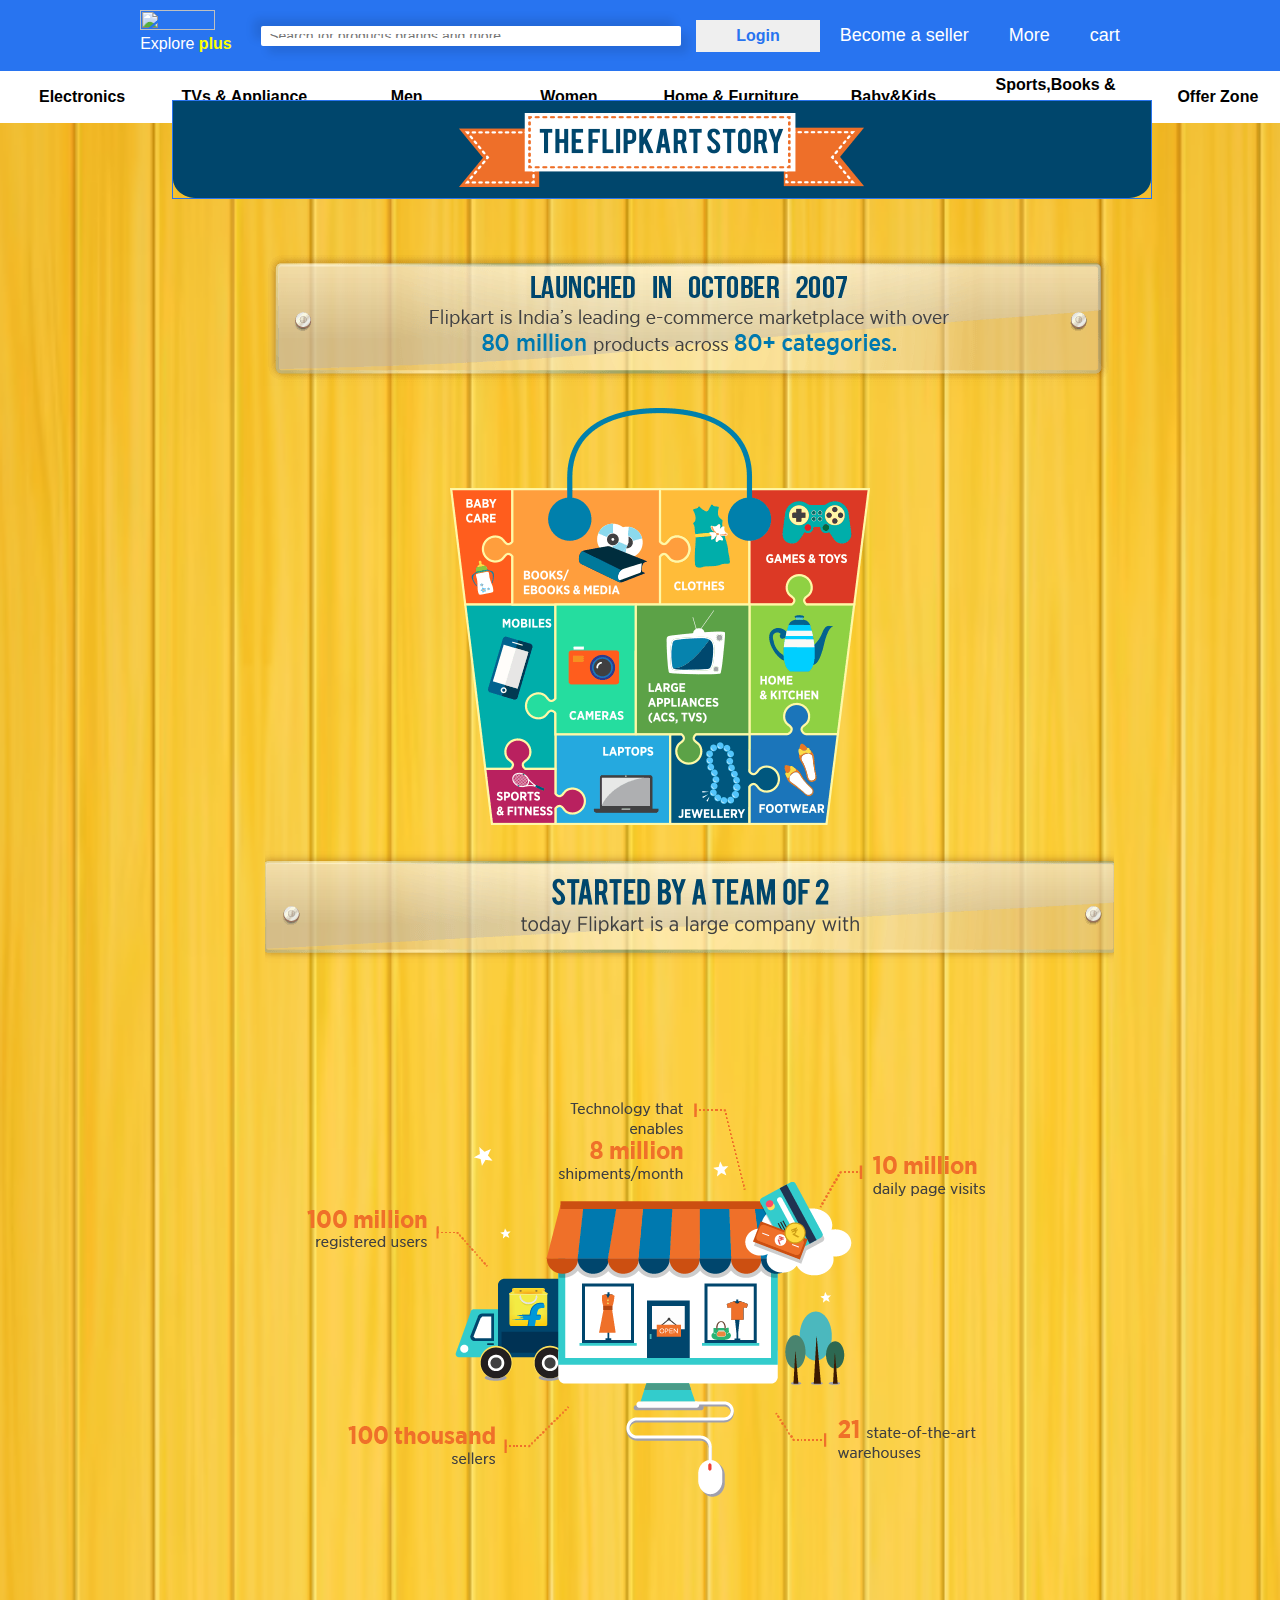
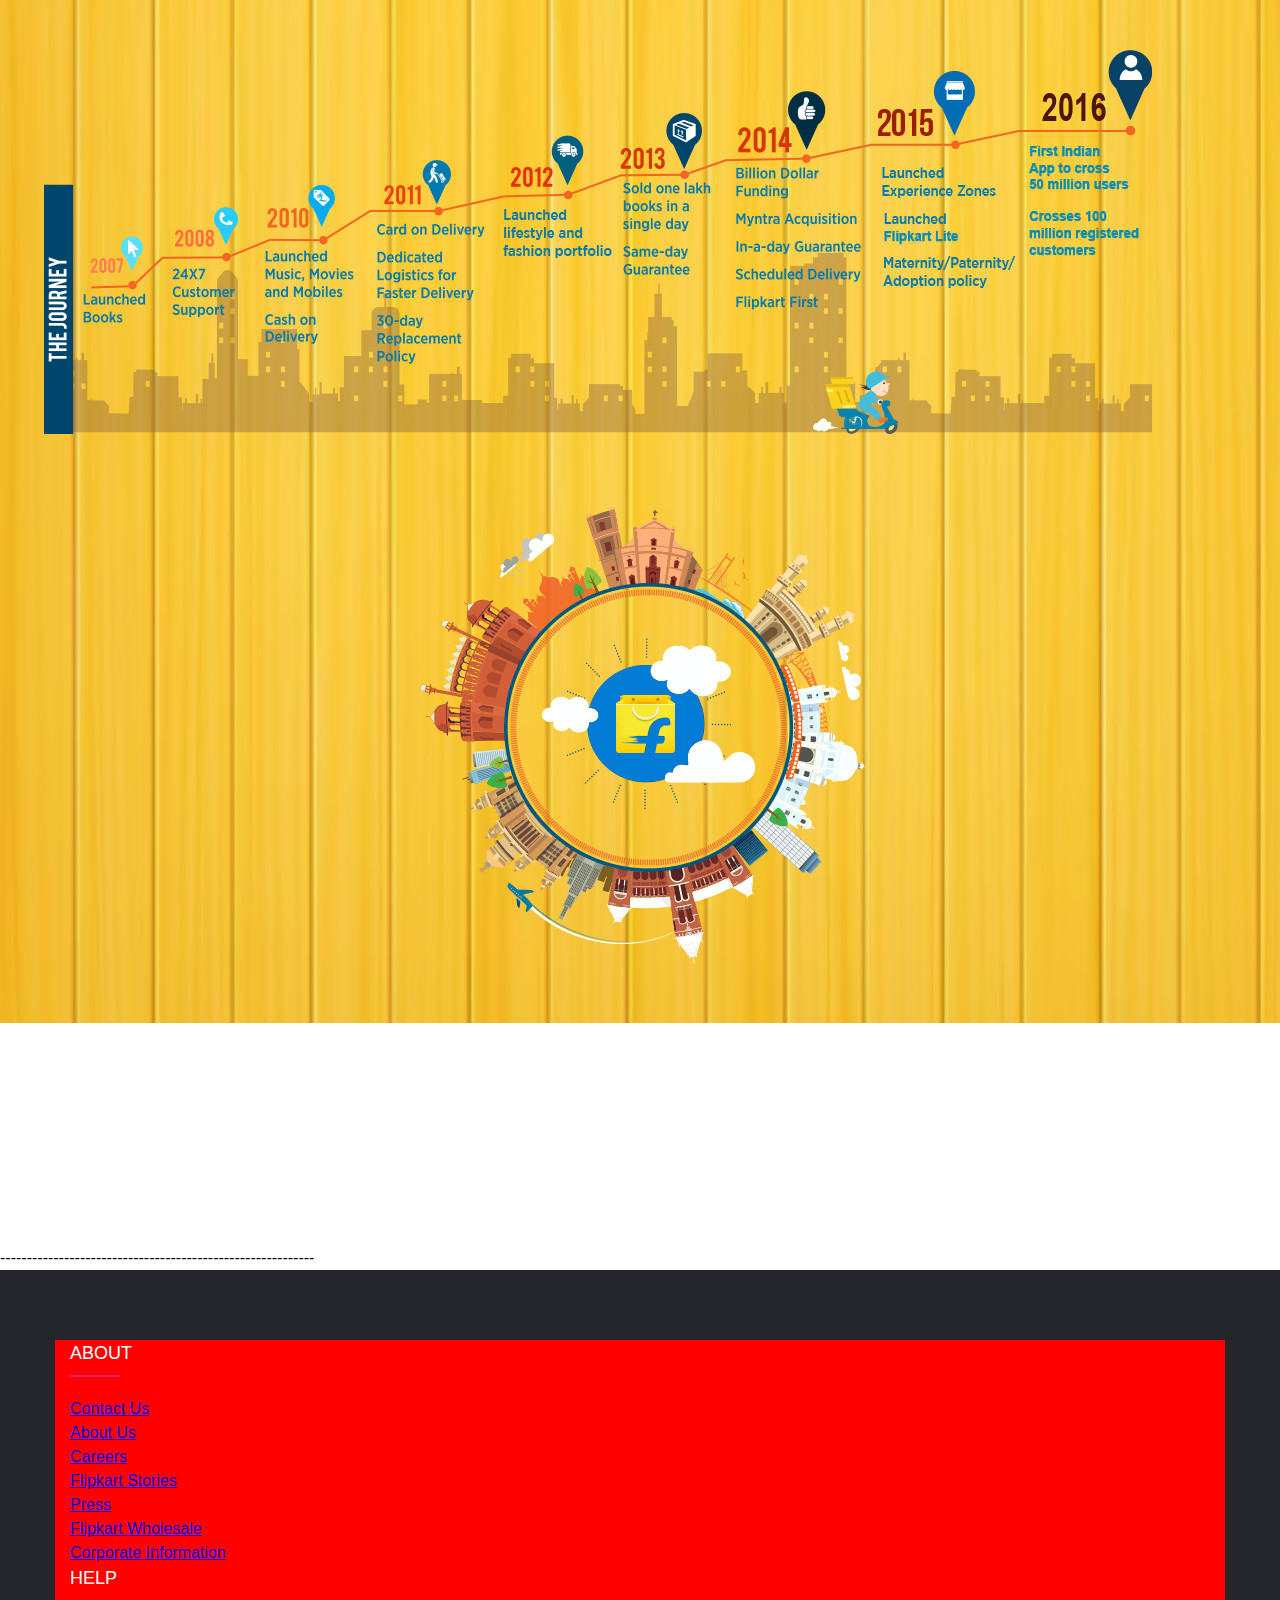
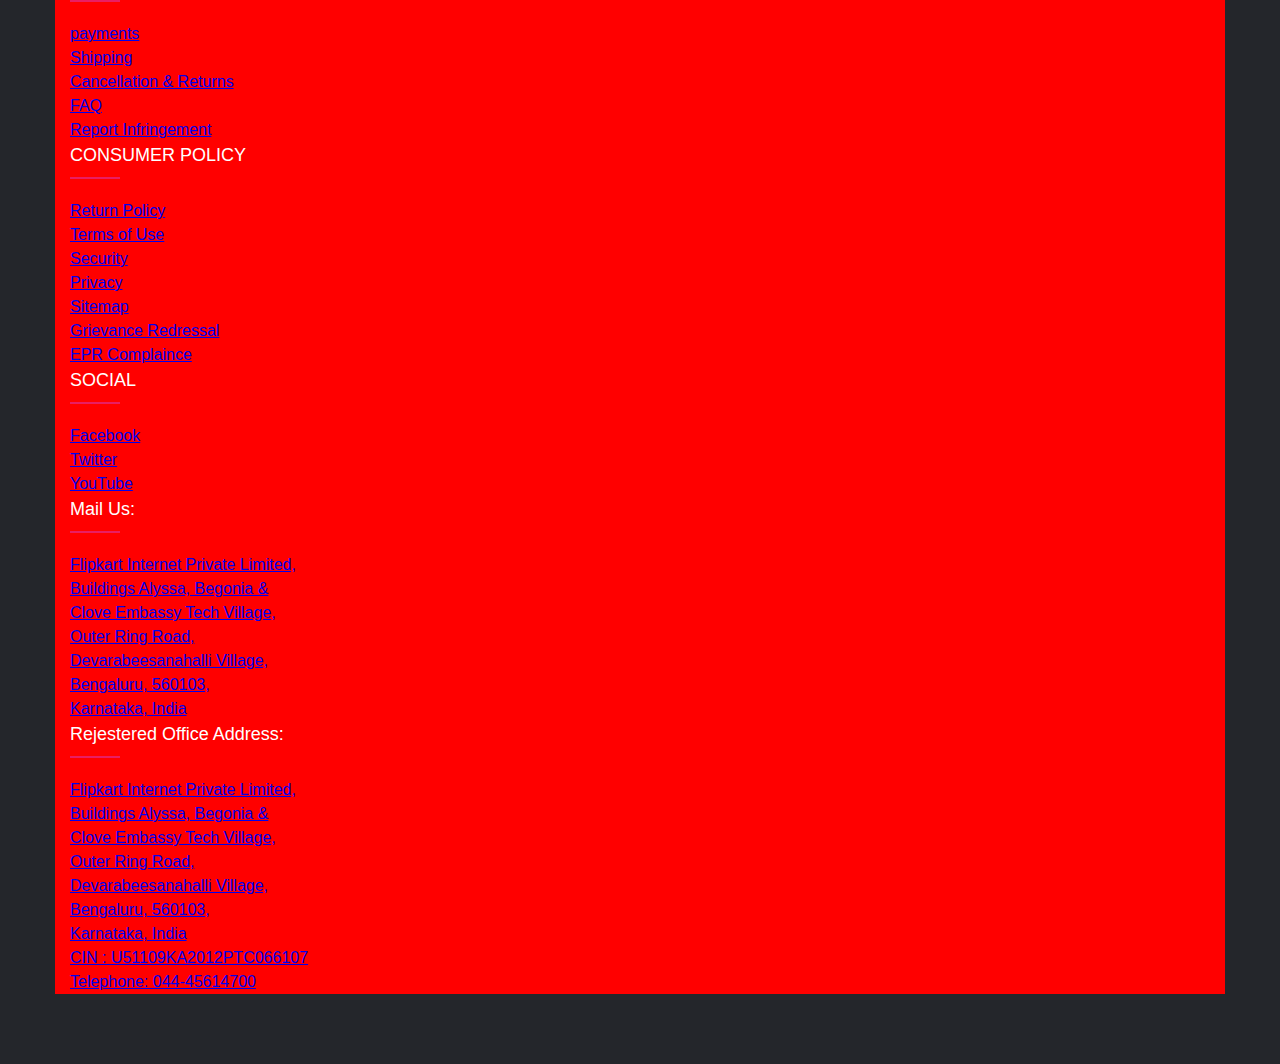
==== week 1/index.html @ f52a9651 "intial commit" ====
<!DOCTYPE html>
<html lang="en">
<head>
    <meta charset="UTF-8">
    <meta http-equiv="X-UA-Compatible" content="IE=edge">
    <meta name="viewport" content="width=device-width, initial-scale=1.0">
    <title>flipkart</title>
    <link rel="stylesheet" href="style.css">
    <link rel="stylesheet" href="https://cdnjs.cloudflare.com/ajax/libs/font-awesome/6.4.0/css/all.min.css" integrity="sha512-iecdLmaskl7CVkqkXNQ/ZH/XLlvWZOJyj7Yy7tcenmpD1ypASozpmT/E0iPtmFIB46ZmdtAc9eNBvH0H/ZpiBw==" crossorigin="anonymous" referrerpolicy="no-referrer" />
    <link rel="icon" href="https://static-assets-web.flixcart.com/fk-p-linchpin-web/fk-cp-zion/img/flipkart-plus_8d85f4.png">
</head>
<body>
    
    <nav>
        <div class="logo">
            <img src="https://static-assets-web.flixcart.com/fk-p-linchpin-web/fk-cp-zion/img/flipkart-plus_8d85f4.png" width="75px" height="20px">
            <p>
                Explore
                <span class="plus-color">plus</span>

                <img src="https://static-assets-web.flixcart.com/fk-p-linchpin-web/fk-cp-zion/img/plus_aef861.png" width="10px" height="10px">
            </p>
        </div>
        <div class="Search">
            <input type="text"placeholder="Search for products,brands and more">
            <i class="fa-solid fa-magnifying-glass"></i>
        </div>
        <button class="Login8tn">Login</button>

        <a href="#"class="Navlink">Become a seller</a>
            <a href="#"class="Navlink">
                More
                <i class="fa-solid fa-angle-down"class="angledownIcon"></i>
            </a>
            <a href="#"class="Navlink">
                <i class="fa-solid fa-cart-shopping"></i>
                cart
            </a>

    </nav>
</html>
</body>


    <table border="0" width="1300" bgcolor="white"  height="5%">            
        <tr>

            <th width="12.5%">
                <div class="dropdown">
                    <span>Electronics<i class="fa-solid fa-angle-down"class="angledownIcon"></i></span>
                    
                </div>
            </th>


            
            <th width="12.5%">
                <div class="dropdown">
                    <span>TVs & Appliance<i class="fa-solid fa-angle-down"class="angledownIcon"></i></span>
                </div>
            </th>

            
            <th width="12.5%">
                <div class="dropdown">
                    <span>Men<i class="fa-solid fa-angle-down"class="angledownIcon"></i></span>
                    
                </div>
            </th>


            <th width="12.5%">
                <div class="dropdown">
                    <span>Women<i class="fa-solid fa-angle-down"class="angledownIcon"></i></span>
                    
                </div
                </th>

            <th width="12.5%">
                <div class="dropdown">
                    <span>Home & Furniture<i class="fa-solid fa-angle-down"class="angledownIcon"></i></span>
                   
                </div>
            </th>
            

            <th width="12.5%">
                <div class="dropdown">
                    <span>Baby&Kids<i class="fa-solid fa-angle-down"class="angledownIcon"></i></span>
                   
                </div>
            </th>
            
            <th width="12.5%">
                <div class="dropdown">
            <span>Sports,Books & More  <i class="fa-solid fa-angle-down"class="angledownIcon"></i></span>
                    
                </div>
            </th>
            
            
            <th width="12.5%">
                <div class="dropdown">
                    <span>Offer Zone<i class="fa-solid fa-angle-down"class="angledownIcon"></i></i></span>
                   
                </div>
            </th>


           
            
            </tr>
    </table>


    <img src="Banner05.png" width="1400px"  height="2500px">
    
            <div class="captaincool.png">
              
                <img class="image2"src ="captaincool.png">

            </div>
            <br>

            <div class="story2.png">
                <img class="image3"src ="story2.png">
             
            </div>

            
                <div class="story3.png">
                    <img class="image4"src ="story3.png">

            </div>
            <br><br

            
            
            
            <div class="story4.png">
                <img class="image5"src ="story4.png">

        </div>
              <br><br>
              

                <div class="story5.png">
                    <img class="image6"src ="story5.png">
            </div>
             
              <br><br>



                <div class="story6.png">
                    <img class="image7"src ="story6.png">
            </div>
             
              <br><br>


    
                <div class="story8.png">
                    <img class="image8"src ="story8.png">
            </div>
             
              
              
-----------------------------------------------------------


<!DOCTYPE html>
<html lang="en">
<head>
    <title>Footer Design</title>
    <meta charset="UTF-8">
    <meta name="viewport" content="width=device-width, initial-scale=1">
    <link rel="styleheet" href="style.css">
     <link rel="styleheet" type="text/css" href="https://cdnjs.cloudflare.com/ajax/libs/font-awesome/6.4.0/css/all.min.css">
    </head>
    <body>
        <footer class="footer">
            <div class="container ">
                <div class="Row">
                    <div class="footer-col">
                        <h4>ABOUT</h4>
                        <u1>
                            <li><a href="#">Contact Us</a></li>
                            <li><a href="#">About Us</a></li>
                            <li><a href="#">Careers</a></li>
                            <li><a href="#">Flipkart Stories</a></li>
                            <li><a href="#">Press</a></li>
                            <li><a href="#">Flipkart Wholesale</a></li>
                            <li><a href="#">Corporate Information</a></li>
                        </u1>
                    </div>

                        <div class="footer-col">
                            <h4>HELP</h4>
                            <u1>
                                <li><a href="#">payments</a></li>
                                <li><a href="#">Shipping</a></li>
                                <li><a href="#">Cancellation & Returns</a></li>
                                <li><a href="#">FAQ</a></li>
                                <li><a href="#">Report Infringement</a></li>

                            </u1>
                        </div>

                        <div class="footer-col">
                            <h4>CONSUMER POLICY</h4>
                            <u1>
                                <li><a href="#">Return Policy</a></li>
                                 <li><a href="#">Terms of Use</a></li>
                                  <li><a href="#">Security</a></li>
                                   <li><a href="#">Privacy</a></li>
                                    <li><a href="#">Sitemap</a></li>
                                     <li><a href="#">Grievance Redressal</a></li>
                                      <li><a href="#">EPR Complaince</a></li>
                            </u1>
                        </div>


                        <div class="footer-col">
                            <h4>SOCIAL</h4>
                            <u1>
                                <li><a href="#">Facebook</a></li>
                                 <li><a href="#">Twitter</a></li>
                                  <li><a href="#">YouTube</a></li>
                            </u1>
                        </div>


                        <div class="footer-col">
                            <h4>Mail Us:</h4>
                            <u1>
                                <li><a href="#">Flipkart Internet Private Limited,</a></li>
                                 <li><a href="#">Buildings Alyssa, Begonia &</a></li>
                                 <li><a href="#">   Clove Embassy Tech Village,</a></li>
                                  <li><a href="#"> Outer Ring Road, Devarabeesanahalli Village,</a></li>
                                   <li><a href="#">Bengaluru, 560103,</a></li>
                                    <li><a href="#"> Karnataka, India</a></li>
                            </u1>
                        </div>


                        <div class="footer-col">
                            <h4>Rejestered Office Address:</h4>
                            <u1>
                                <li><a href="#">Flipkart Internet Private Limited,</a></li>
                                <li><a href="#"> Buildings Alyssa, Begonia &</a></li>
                                <li><a href="#"> Clove Embassy Tech Village,</a></li>
                                <li><a href="#"> Outer Ring Road, Devarabeesanahalli Village,</a></li>
                                <li><a href="#"> Bengaluru, 560103,</a></li>
                                <li><a href="#"> Karnataka, India</a></li>
                                <li><a href="#"> CIN : U51109KA2012PTC066107</a></li>
                                <li><a href="#">  Telephone: 044-45614700</a></li>
                            </u1>
                        </div>
                        


                    </div>
                </div>
            </div>
        </footer>
        <footer
---- week 1/style.css ----
*{
    margin:0;
    padding:0;
    box-sizing: border-box;
}
nav{
    background-color:#2874f0;
    display:flex;
    justify-content:center;
    align-items:center;
    padding:10px 0px;
}
.plus-color{
    color:yellow;
    font-weight:900;
}
.logo p{
    color: white;
    position: relative;
    top:-5px;
}
.Search{
    background-color: white;
    padding:8px;
    width:420px;
    height: 20px;
    margin:0px 15px;
    display: flex;
    justify-content: space-between;
    color:#2874f0;
    box-shadow:-7px -7px 10px rgba(0,0,0,0.1),
    7px 7px 10px rgba(0,0,0,0.1);
    border-radius:2px;
}
.Search input{
    width:380px;
    border:none;
    outline:none;
    font-size: 14px;
}
.Login8tn{
    padding:7px 40px;
    font-size:16px;
    font-weight:550;
    border:none;
    outline:none;
    color: #2874f0;
}
.Navlink{
    margin:0px 20px;
    font-size: 18px;
    color:white;
    text-decoration: none;
}
.angledownIcon{
    font-size:10px;
}

.image1{
    position:relative;
    top:30px;
    left:30px;
    border:1px solid #2874f0;
}

.image2{
    position:absolute;
    top:100px;
     border:1px solid #2874f0;
      right:10% ;

}
.image3{
    position: absolute;
    top: 250px;
    right:13%;
}

.image4{
    position: absolute;
    top: 400px;
    right:32%;

}

.image5{
    position: absolute;
    top: 850px;
    right:13%;

}

.image6{
    position: absolute;
    top: 1100px;
    right:20%;

}

.image7{
    position: absolute;
    top: 1650px;
    right:10%;

}

.image8{
    position: absolute;
    top: 2100px;
    right:30%
}

@import url('htpps://fonts.googleapis.com/css2?family=poppins:wght@300;400;600;700&display=swap');
body{
    line-height:1.5;
     font-family:'poppins',sans-serif;
}



.container{
    max-width: 1170px;
    background-color: red;
    margin:auto;
}
.row{
    display: flex;
    flex-wrap:wrap ;
}
u1{
    list-style: none;
}

.footer{
    background-color: #24262b;
    padding: 70px 0;
}

.footer-col{
    width: 25%;
    padding:0 15px;
}

.footer-col h4{
    font-size:18px;
    color: #ffffff;
    text-transform: capitalize;
    margin-bottom:30px;
    font-weight: 500;
    position :relative;
 

}
.footer-col h4::before{
    content:'';
    position:absolute;
    left: 0;
    bottom:-10px;
    background-color:#e91e63;
    height:2px;
    box-sizing:border-box;
    width: 50px;
}
.footer-col ul li:not(:last-child){
    margin-bottom:10px;
}
.footer-col ul li a{
    font-size: 16px;
    text-transform: capitalize;
    color:#ffffff;

}
---- week 1/style.css ----
*{
    margin:0;
    padding:0;
    box-sizing: border-box;
}
nav{
    background-color:#2874f0;
    display:flex;
    justify-content:center;
    align-items:center;
    padding:10px 0px;
}
.plus-color{
    color:yellow;
    font-weight:900;
}
.logo p{
    color: white;
    position: relative;
    top:-5px;
}
.Search{
    background-color: white;
    padding:8px;
    width:420px;
    height: 20px;
    margin:0px 15px;
    display: flex;
    justify-content: space-between;
    color:#2874f0;
    box-shadow:-7px -7px 10px rgba(0,0,0,0.1),
    7px 7px 10px rgba(0,0,0,0.1);
    border-radius:2px;
}
.Search input{
    width:380px;
    border:none;
    outline:none;
    font-size: 14px;
}
.Login8tn{
    padding:7px 40px;
    font-size:16px;
    font-weight:550;
    border:none;
    outline:none;
    color: #2874f0;
}
.Navlink{
    margin:0px 20px;
    font-size: 18px;
    color:white;
    text-decoration: none;
}
.angledownIcon{
    font-size:10px;
}

.image1{
    position:relative;
    top:30px;
    left:30px;
    border:1px solid #2874f0;
}

.image2{
    position:absolute;
    top:100px;
     border:1px solid #2874f0;
      right:10% ;

}
.image3{
    position: absolute;
    top: 250px;
    right:13%;
}

.image4{
    position: absolute;
    top: 400px;
    right:32%;

}

.image5{
    position: absolute;
    top: 850px;
    right:13%;

}

.image6{
    position: absolute;
    top: 1100px;
    right:20%;

}

.image7{
    position: absolute;
    top: 1650px;
    right:10%;

}

.image8{
    position: absolute;
    top: 2100px;
    right:30%
}

@import url('htpps://fonts.googleapis.com/css2?family=poppins:wght@300;400;600;700&display=swap');
body{
    line-height:1.5;
     font-family:'poppins',sans-serif;
}



.container{
    max-width: 1170px;
    background-color: red;
    margin:auto;
}
.row{
    display: flex;
    flex-wrap:wrap ;
}
u1{
    list-style: none;
}

.footer{
    background-color: #24262b;
    padding: 70px 0;
}

.footer-col{
    width: 25%;
    padding:0 15px;
}

.footer-col h4{
    font-size:18px;
    color: #ffffff;
    text-transform: capitalize;
    margin-bottom:30px;
    font-weight: 500;
    position :relative;
 

}
.footer-col h4::before{
    content:'';
    position:absolute;
    left: 0;
    bottom:-10px;
    background-color:#e91e63;
    height:2px;
    box-sizing:border-box;
    width: 50px;
}
.footer-col ul li:not(:last-child){
    margin-bottom:10px;
}
.footer-col ul li a{
    font-size: 16px;
    text-transform: capitalize;
    color:#ffffff;

}
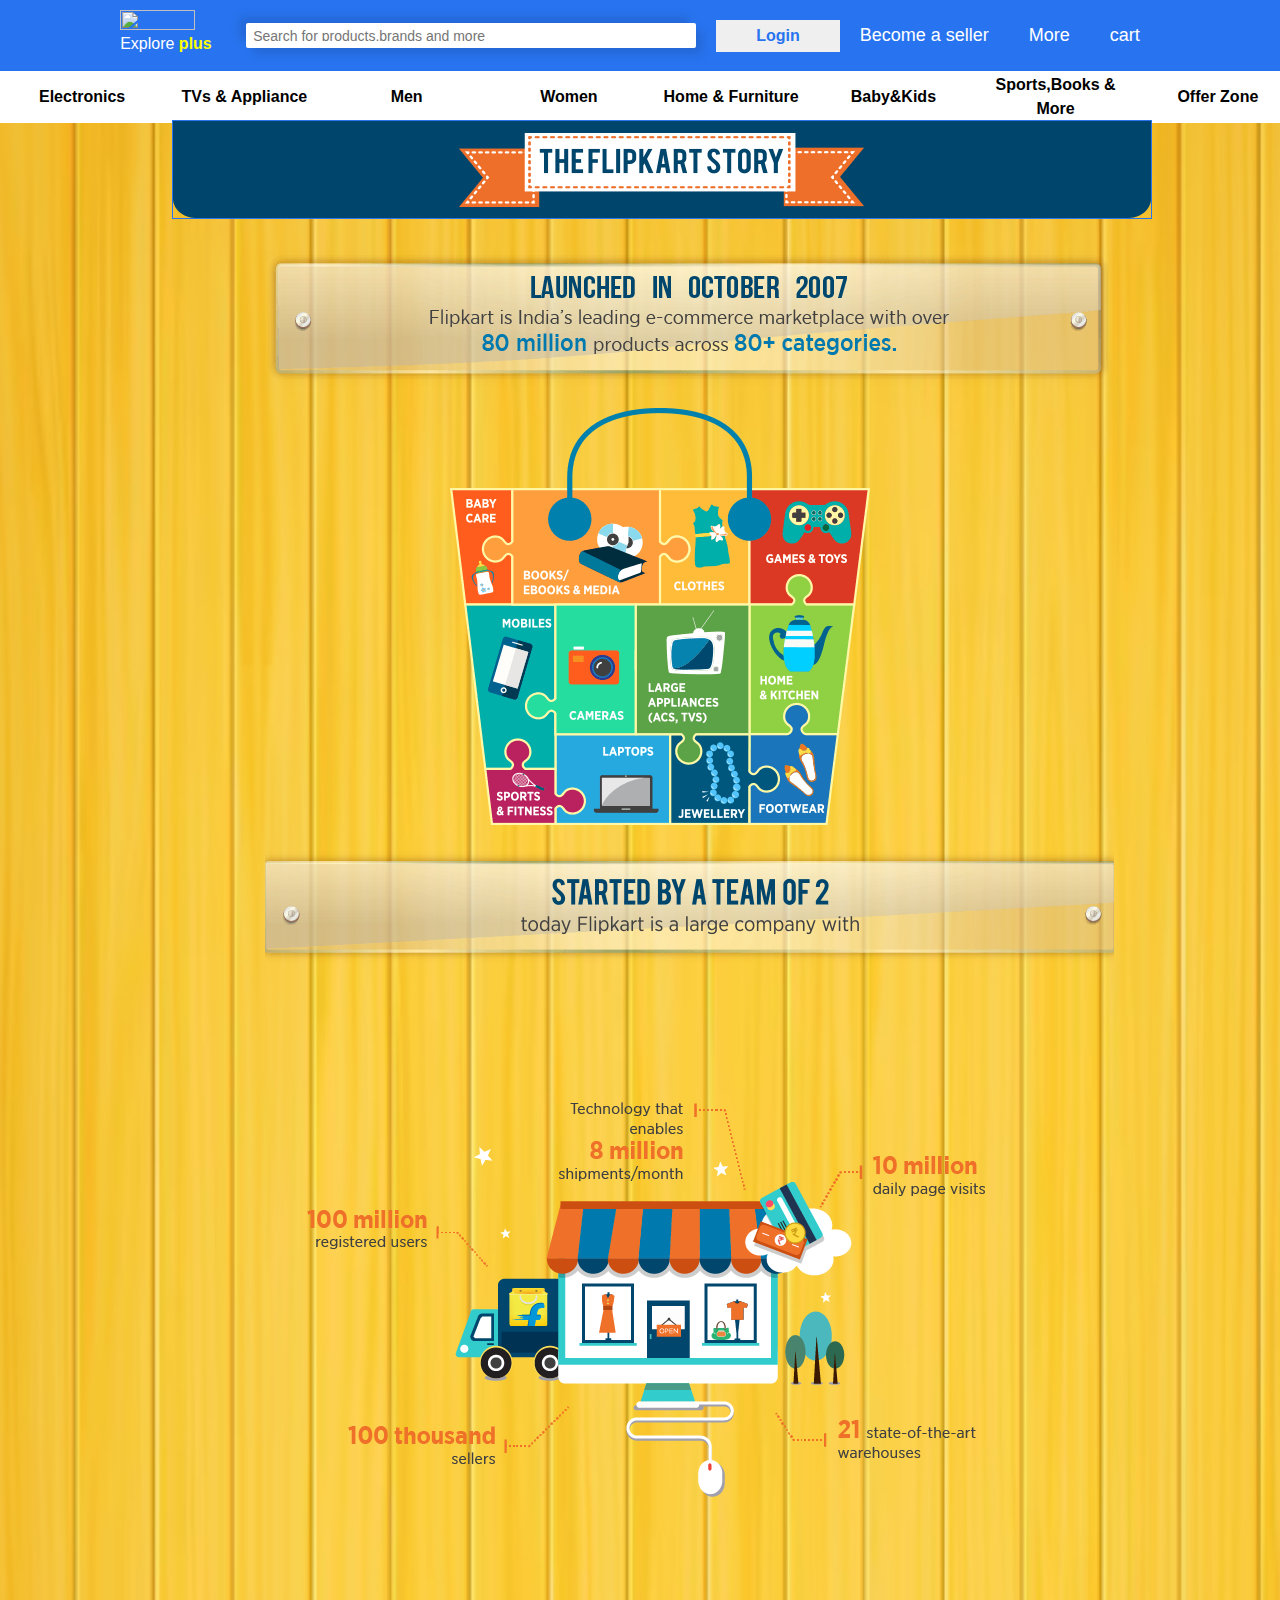
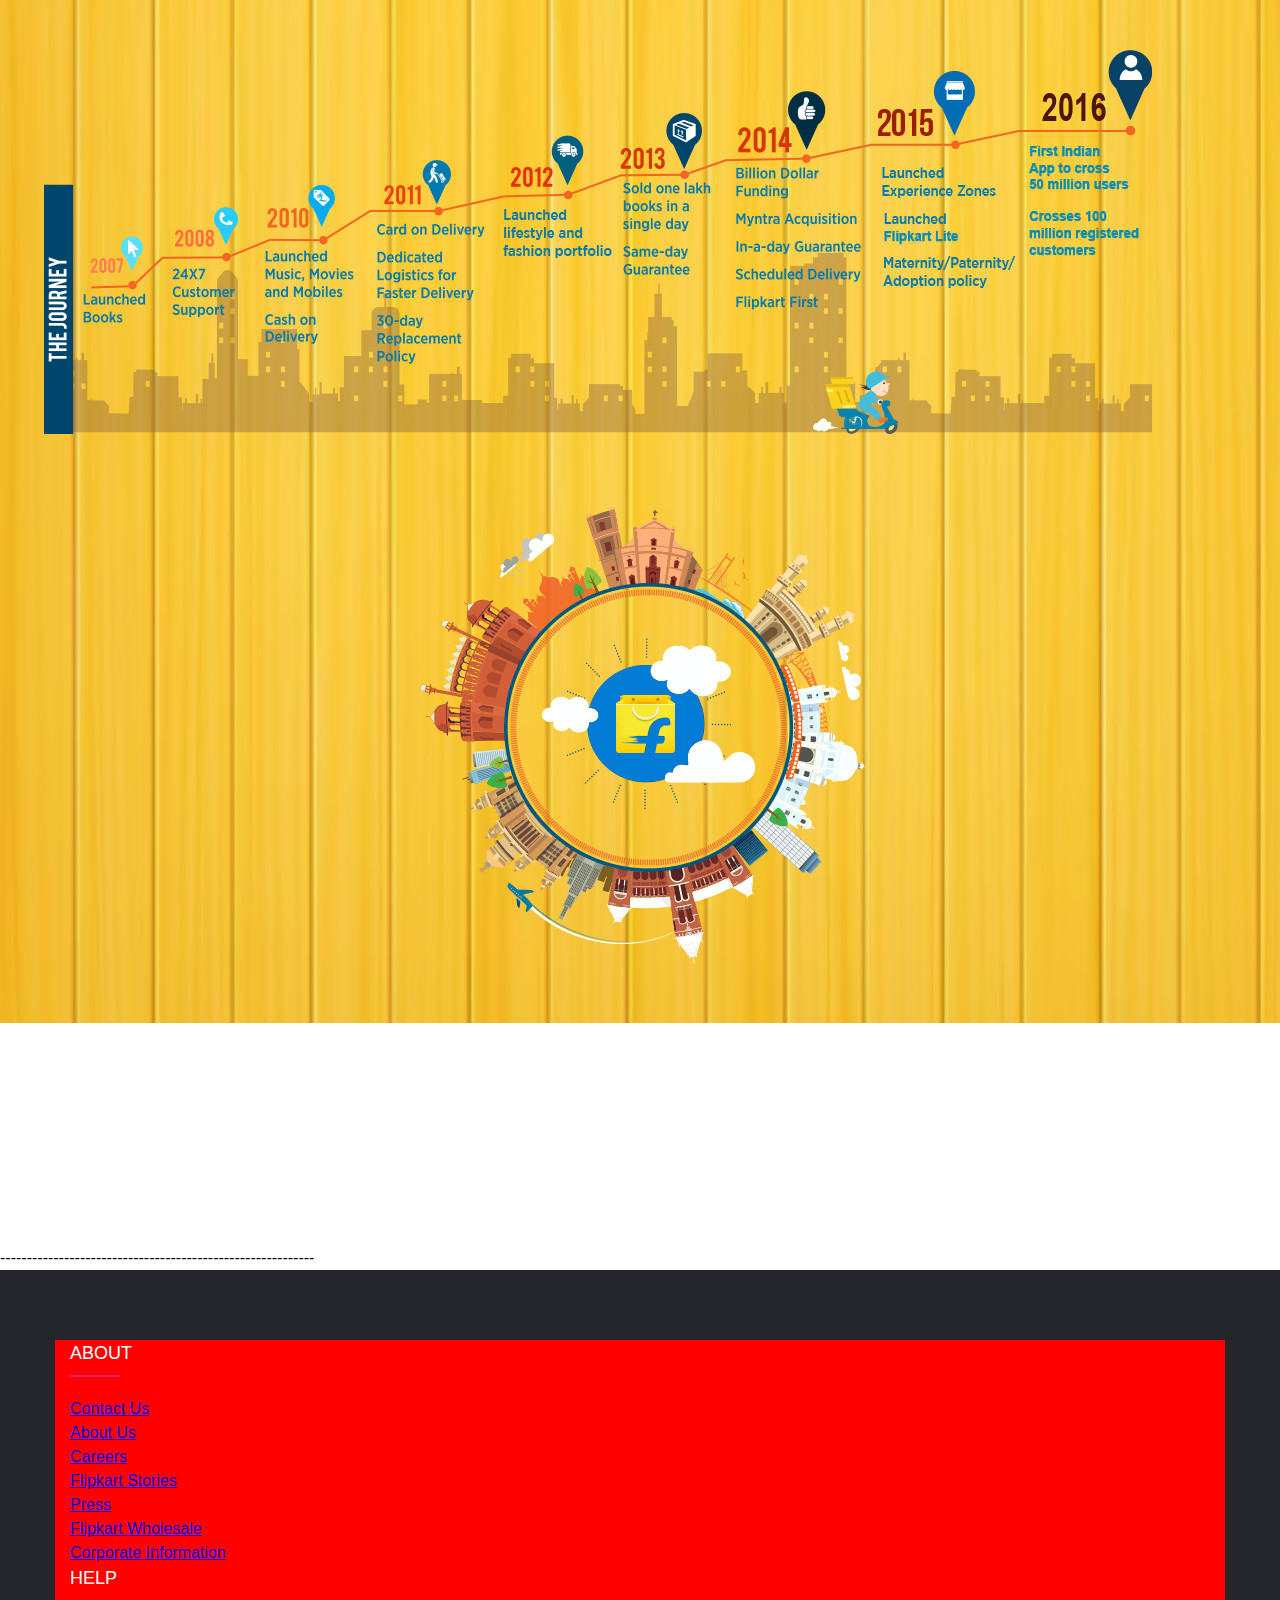
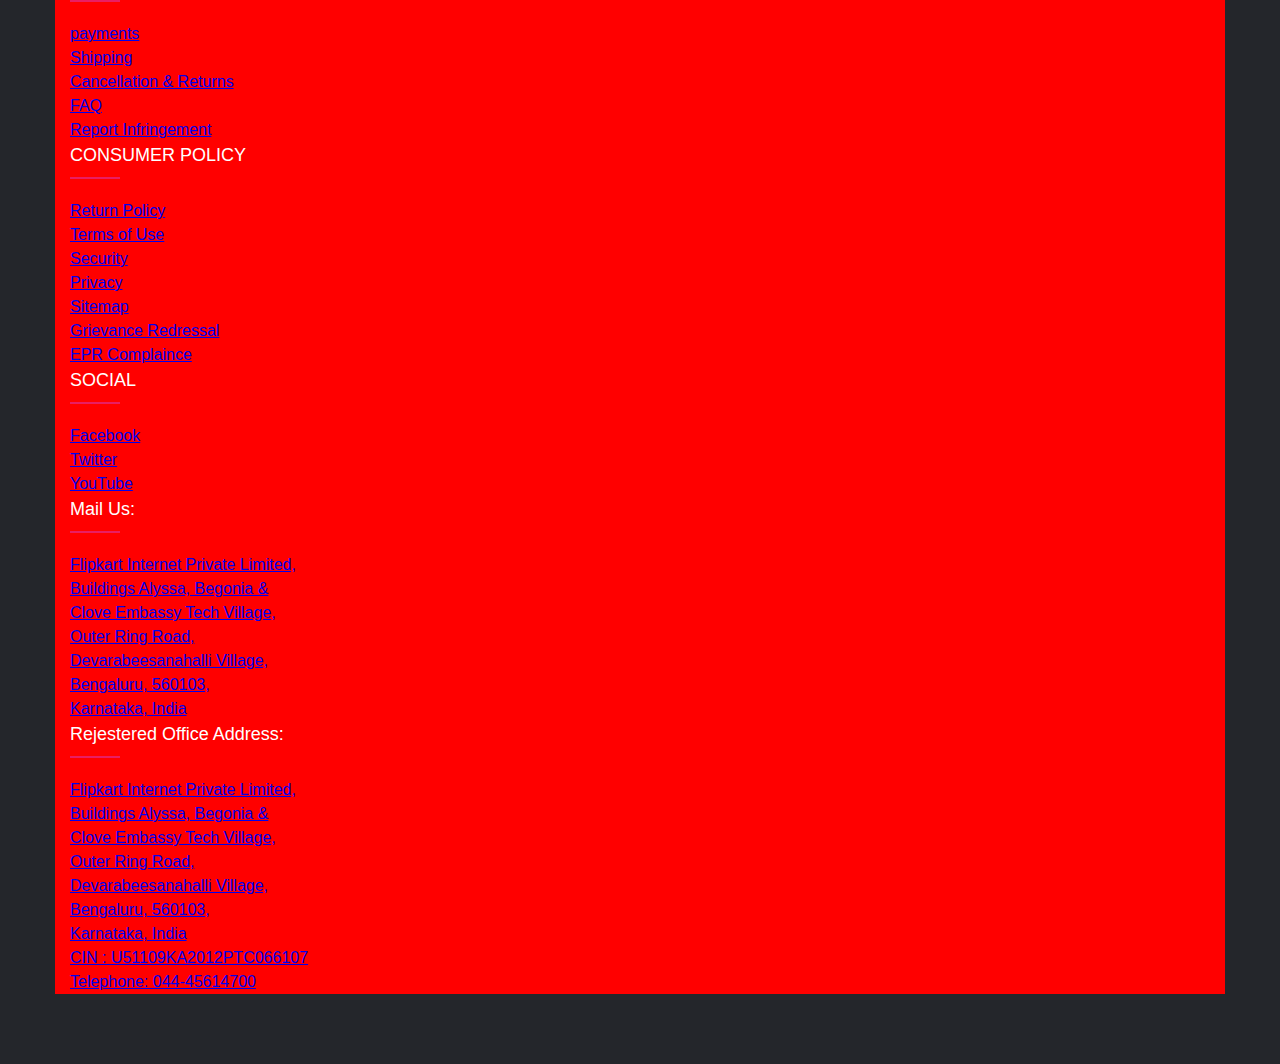
==== commit 98724318: "first commit" ====
--- a/week 1/index.html
+++ b/week 1/index.html
@@ -181,6 +181,7 @@
     <body>
         <footer class="footer">
             <div class="container ">
+                <div class"row" class="clearfix">
                 <div class="Row">
                     <div class="footer-col">
                         <h4>ABOUT</h4>
--- a/week 1/style.css
+++ b/week 1/style.css
@@ -21,10 +21,10 @@
 }
 .Search{
     background-color: white;
-    padding:8px;
-    width:420px;
-    height: 20px;
-    margin:0px 15px;
+    padding:7px;
+    width:450px;
+    height: 25px;
+    margin:0px 20px;
     display: flex;
     justify-content: space-between;
     color:#2874f0;
@@ -32,8 +32,13 @@
     7px 7px 10px rgba(0,0,0,0.1);
     border-radius:2px;
 }
+.clearfix::after{
+    content:"";
+    display:block;
+    clear:both;
+}
 .Search input{
-    width:380px;
+    width:400px;
     border:none;
     outline:none;
     font-size: 14px;
@@ -65,7 +70,7 @@
 
 .image2{
     position:absolute;
-    top:100px;
+    top: 120px;
      border:1px solid #2874f0;
       right:10% ;
 
--- a/week 1/style.css
+++ b/week 1/style.css
@@ -21,10 +21,10 @@
 }
 .Search{
     background-color: white;
-    padding:8px;
-    width:420px;
-    height: 20px;
-    margin:0px 15px;
+    padding:7px;
+    width:450px;
+    height: 25px;
+    margin:0px 20px;
     display: flex;
     justify-content: space-between;
     color:#2874f0;
@@ -32,8 +32,13 @@
     7px 7px 10px rgba(0,0,0,0.1);
     border-radius:2px;
 }
+.clearfix::after{
+    content:"";
+    display:block;
+    clear:both;
+}
 .Search input{
-    width:380px;
+    width:400px;
     border:none;
     outline:none;
     font-size: 14px;
@@ -65,7 +70,7 @@
 
 .image2{
     position:absolute;
-    top:100px;
+    top: 120px;
      border:1px solid #2874f0;
       right:10% ;
 
